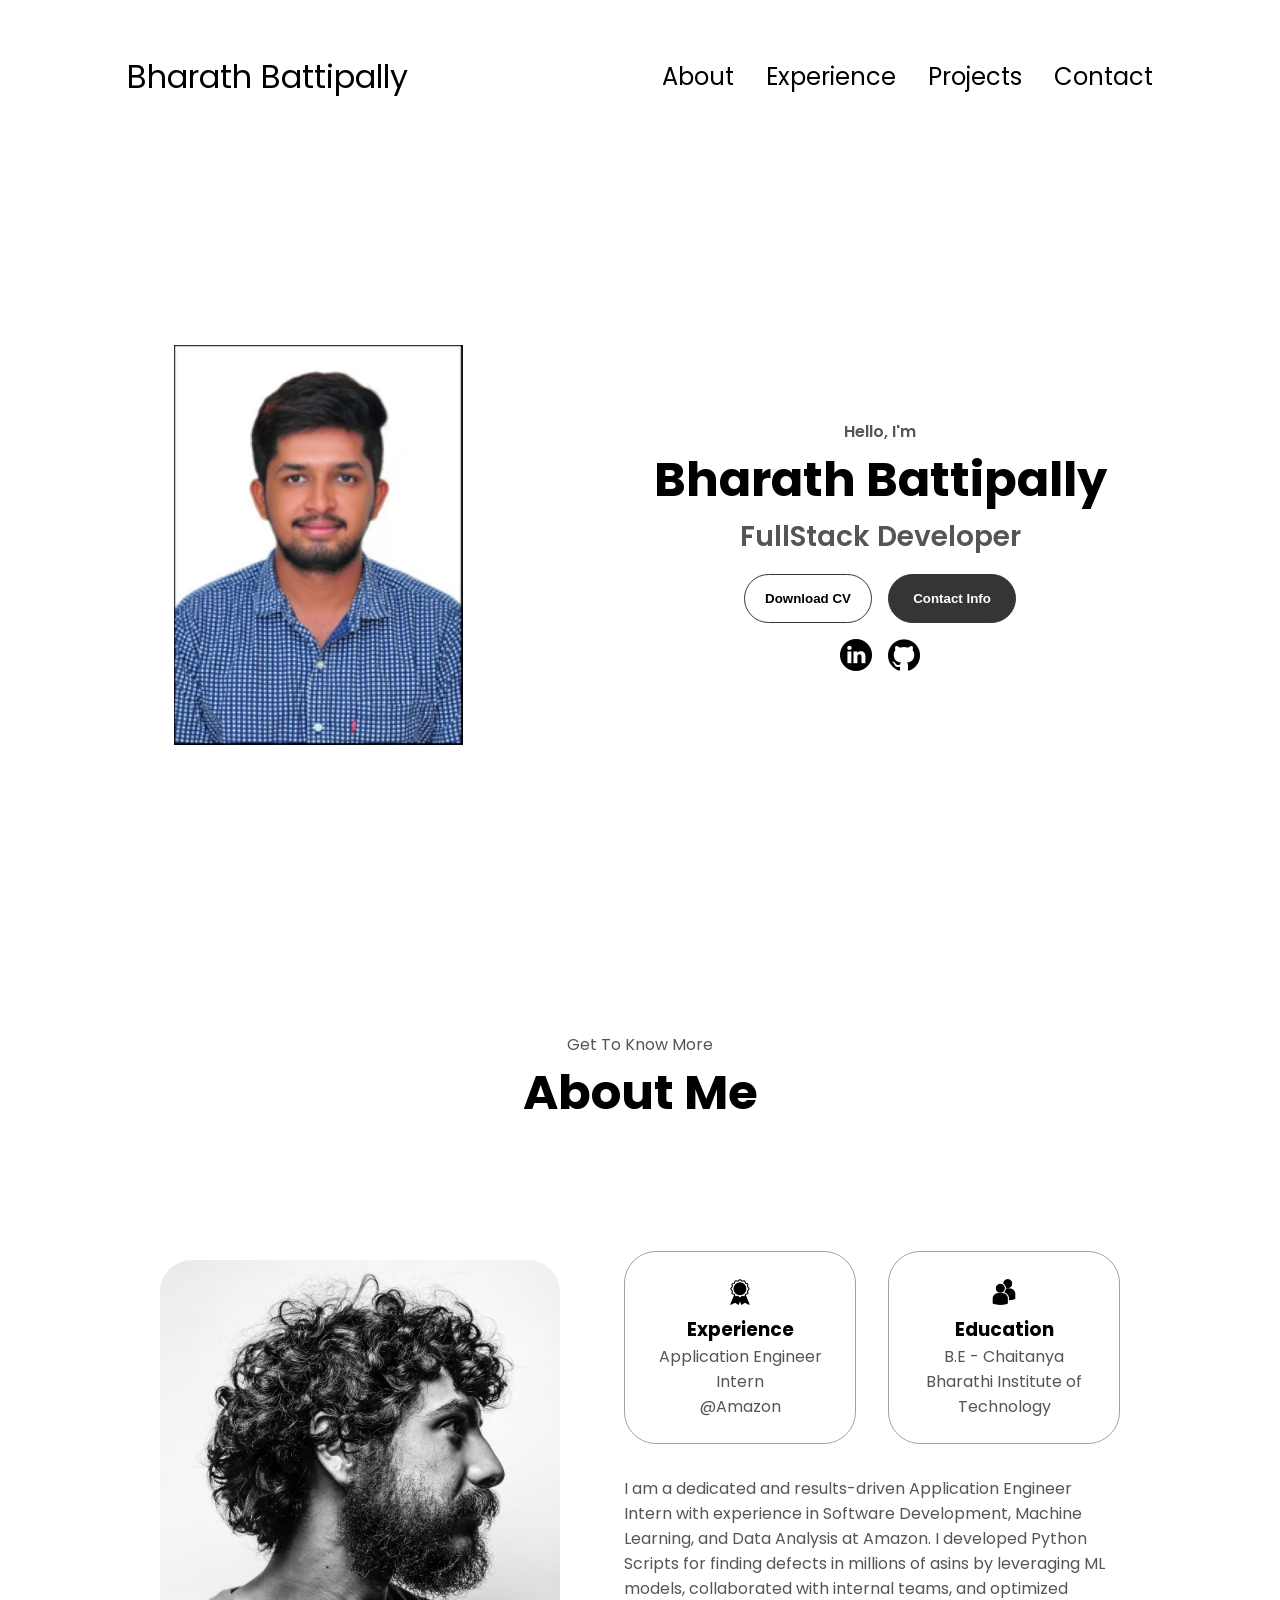
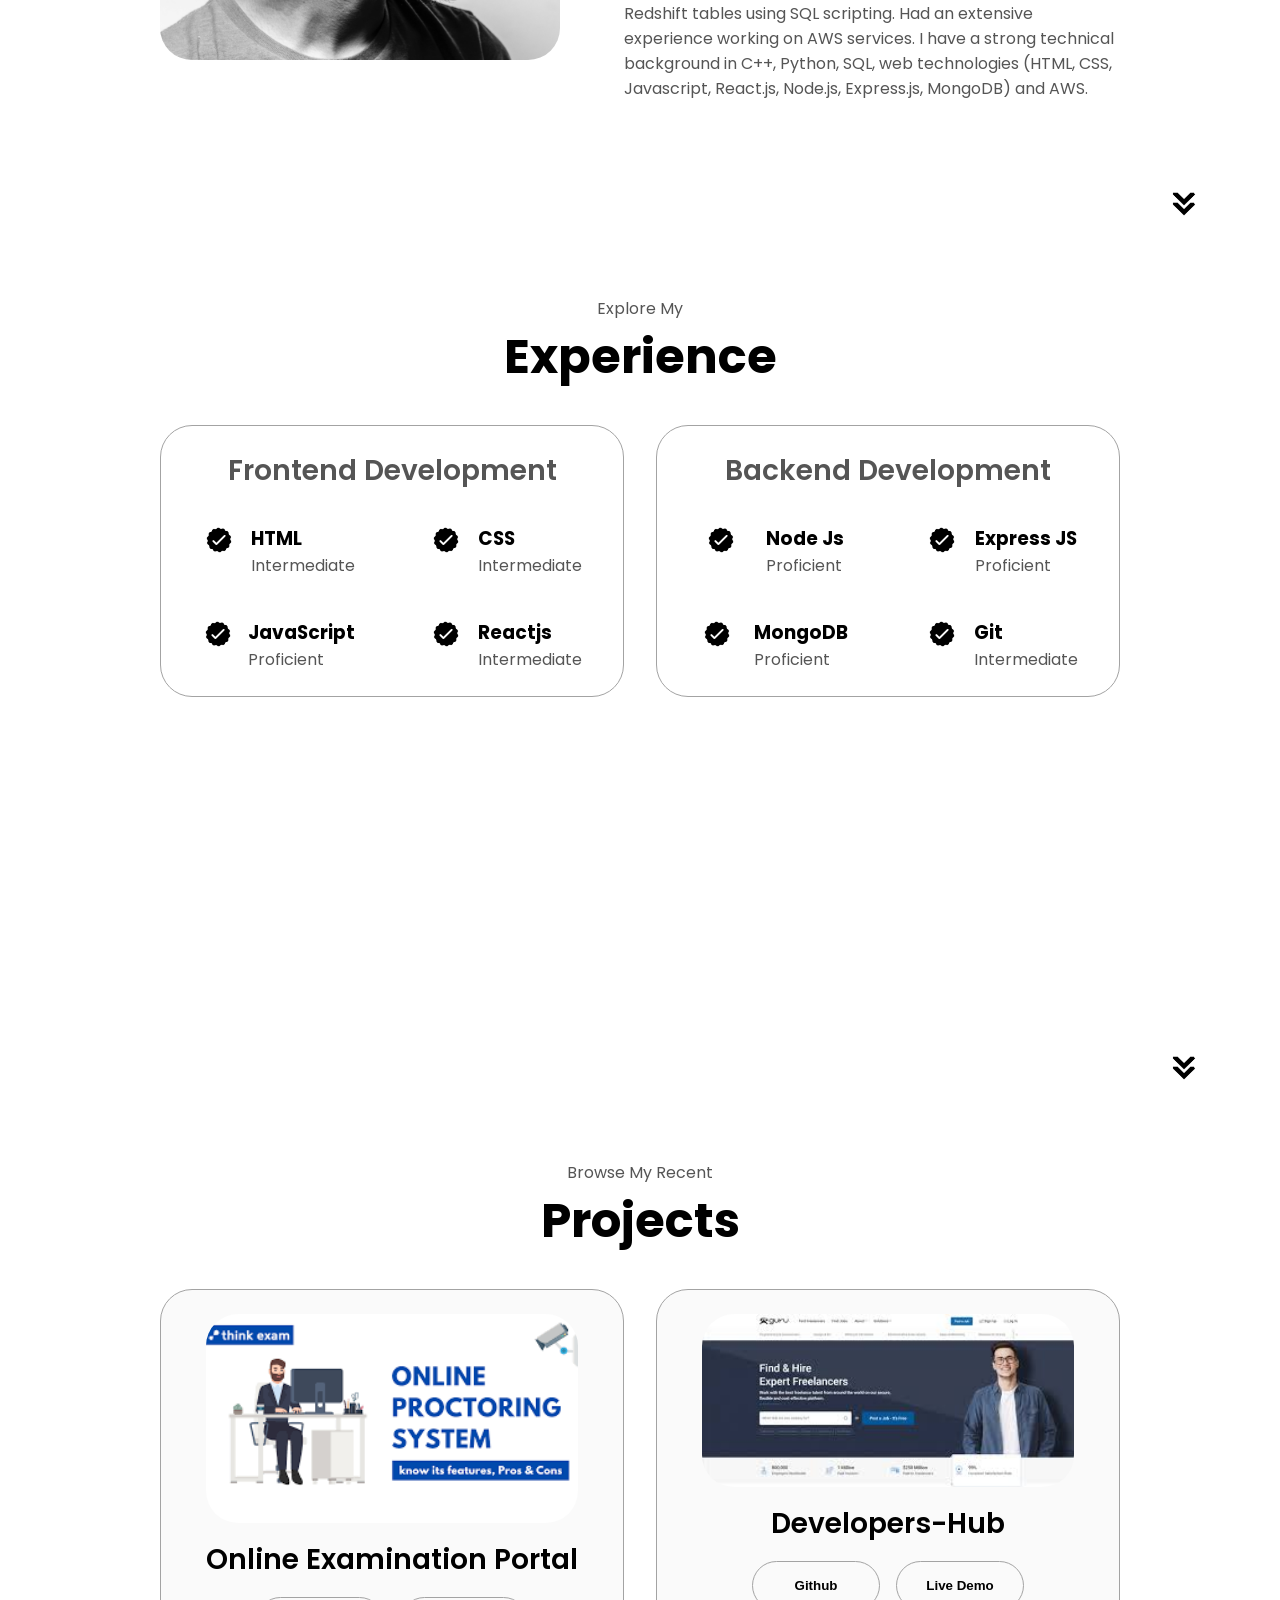
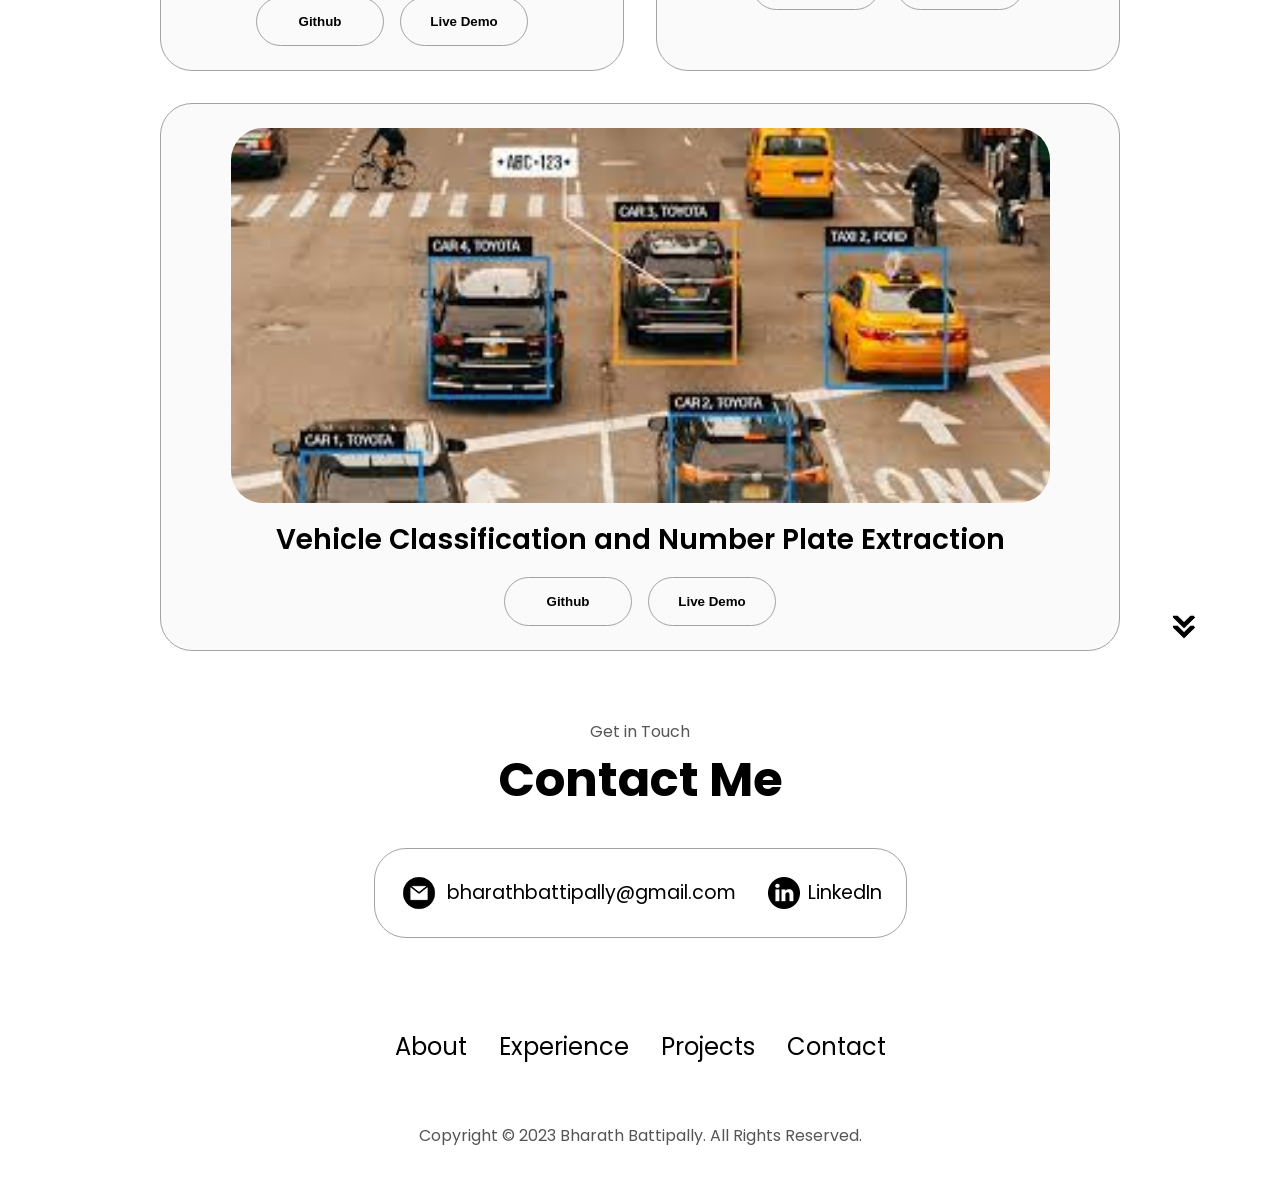
==== index.html @ 9d165bcc "initial commit" ====
<!DOCTYPE html>
<html lang="en">
  <head>
    <meta charset="UTF-8" />
    <meta http-equiv="X-UA-Compatible" content="IE=edge" />
    <meta name="viewport" content="width=device-width, initial-scale=1.0" />
    <title>My Portfolio</title>
    <link rel="stylesheet" href="style.css" />
    <link rel="stylesheet" href="mediaqueries.css" />
  </head>
  <body>
    <nav id="desktop-nav">
      <div class="logo">Bharath Battipally</div>
      <div>
        <ul class="nav-links">
          <li><a href="#about">About</a></li>
          <li><a href="#experience">Experience</a></li>
          <li><a href="#projects">Projects</a></li>
          <li><a href="#contact">Contact</a></li>
        </ul>
      </div>
    </nav>
    <nav id="hamburger-nav">
      <div class="logo">Bharath Battipally</div>
      <div class="hamburger-menu">
        <div class="hamburger-icon" onclick="toggleMenu()">
          <span></span>
          <span></span>
          <span></span>
        </div>
        <div class="menu-links">
          <li><a href="#about" onclick="toggleMenu()">About</a></li>
          <li><a href="#experience" onclick="toggleMenu()">Experience</a></li>
          <li><a href="#projects" onclick="toggleMenu()">Projects</a></li>
          <li><a href="#contact" onclick="toggleMenu()">Contact</a></li>
        </div>
      </div>
    </nav>
    <section id="profile">
      <div class="section__pic-container">
        <img src="./assets/mypic12.jpg" alt="John Doe profile picture" />
      </div>
      <div class="section__text">
        <p class="section__text__p1">Hello, I'm</p>
        <h1 class="title">Bharath Battipally</h1>
        <p class="section__text__p2">FullStack Developer</p>
        <div class="btn-container">
          <button
            class="btn btn-color-2"
            onclick="window.open('./assets/BHARATH BATTIPALLY RESUME.pdf')"
          >
            Download CV
          </button>
          <button class="btn btn-color-1" onclick="location.href='./#contact'">
            Contact Info
          </button>
        </div>
        <div id="socials-container">
          <img
            src="./assets/linkedin.png"
            alt="My LinkedIn profile"
            class="icon"
            onclick="location.href='https://www.linkedin.com/in/bharath-battipally'"
          />
          <img
            src="./assets/github.png"
            alt="My Github profile"
            class="icon"
            onclick="location.href='https://github.com/bharathbattipally'"
          />
        </div>
      </div>
    </section>
    <section id="about">
      <p class="section__text__p1">Get To Know More</p>
      <h1 class="title">About Me</h1>
      <div class="section-container">
        <div class="section__pic-container">
          <img
            src="./assets/about-pic.png"
            alt="Profile picture"
            class="about-pic"
          />
        </div>
        <div class="about-details-container">
          <div class="about-containers">
            <div class="details-container">
              <img
                src="./assets/experience.png"
                alt="Experience icon"
                class="icon"
              />
              <h3>Experience</h3>
              <p>Application Engineer Intern<br /> @Amazon</p>
            </div>
            <div class="details-container">
              <img
                src="./assets/education.png"
                alt="Education icon"
                class="icon"
              />
              <h3>Education</h3>
              <p>B.E - Chaitanya Bharathi Institute of Technology</p>
            </div>
          </div>
          <div class="text-container">
            <p>
              I am a dedicated and results-driven Application Engineer Intern with experience in Software Development, Machine Learning, and Data Analysis at Amazon. I developed Python Scripts for finding defects in millions of asins by leveraging ML models, collaborated with internal teams, and optimized Redshift tables using SQL scripting. Had an extensive experience working on AWS services. 
              I have a strong technical background in C++, Python, SQL, web technologies (HTML, CSS, Javascript, React.js, Node.js, Express.js, MongoDB) and AWS. 
            </p>
          </div>
        </div>
      </div>
      <img
        src="./assets/arrow.png"
        alt="Arrow icon"
        class="icon arrow"
        onclick="location.href='./#experience'"
      />
    </section>
    <section id="experience">
      <p class="section__text__p1">Explore My</p>
      <h1 class="title">Experience</h1>
      <div class="experience-details-container">
        <div class="about-containers">
          <div class="details-container">
            <h2 class="experience-sub-title">Frontend Development</h2>
            <div class="article-container">
              <article>
                <img
                  src="./assets/checkmark.png"
                  alt="Experience icon"
                  class="icon"
                />
                <div>
                  <h3>HTML</h3>
                  <p>Intermediate</p>
                </div>
              </article>
              <article>
                <img
                  src="./assets/checkmark.png"
                  alt="Experience icon"
                  class="icon"
                />
                <div>
                  <h3>CSS</h3>
                  <p>Intermediate</p>
                </div>
              </article>
              <article>
                <img
                  src="./assets/checkmark.png"
                  alt="Experience icon"
                  class="icon"
                />
                <div>
                  <h3>JavaScript</h3>
                  <p>Proficient</p>
                </div>
              </article>
              <article>
                <img
                  src="./assets/checkmark.png"
                  alt="Experience icon"
                  class="icon"
                />
                <div>
                  <h3>Reactjs</h3>
                  <p>Intermediate</p>
                </div>
              </article>
            </div>
          </div>
          <div class="details-container">
            <h2 class="experience-sub-title">Backend Development</h2>
            <div class="article-container">
              <article>
                <img
                  src="./assets/checkmark.png"
                  alt="Experience icon"
                  class="icon"
                />
                <div>
                  <h3>Node Js</h3>
                  <p>Proficient</p>
                </div>
              </article>
              <article>
                <img
                  src="./assets/checkmark.png"
                  alt="Experience icon"
                  class="icon"
                />
                <div>
                  <h3>Express JS</h3>
                  <p>Proficient</p>
                </div>
              </article>
              <article>
                <img
                  src="./assets/checkmark.png"
                  alt="Experience icon"
                  class="icon"
                />
                <div>
                  <h3>MongoDB</h3>
                  <p>Proficient</p>
                </div>
              </article>
              <article>
                <img
                  src="./assets/checkmark.png"
                  alt="Experience icon"
                  class="icon"
                />
                <div>
                  <h3>Git</h3>
                  <p>Intermediate</p>
                </div>
              </article>
            </div>
          </div>
        </div>
      </div>
      <img
        src="./assets/arrow.png"
        alt="Arrow icon"
        class="icon arrow"
        onclick="location.href='./#projects'"
      />
    </section>
    <section id="projects">
      <p class="section__text__p1">Browse My Recent</p>
      <h1 class="title">Projects</h1>
      <div class="experience-details-container">
        <div class="about-containers">
          <div class="details-container color-container">
            <div class="article-container">
              <img
                src="./assets/onlineproctoring.png"
                alt="Project 1"
                class="project-img"
              />
            </div>
            <h2 class="experience-sub-title project-title">Online Examination Portal</h2>
            <div class="btn-container">
              <button
                class="btn btn-color-2 project-btn"
                onclick="location.href='https://github.com/bharathbattipally/onlineproctoring'"
              >
                Github
              </button>
              <button
                class="btn btn-color-2 project-btn"
                onclick="location.href='https://github.com/'"
              >
                Live Demo
              </button>
            </div>
          </div>
          <div class="details-container color-container">
            <div class="article-container">
              <img
                src="./assets/developerhub.jpeg"
                alt="Project 2"
                class="project-img"
              />
            </div>
            <h2 class="experience-sub-title project-title">Developers-Hub</h2>
            <div class="btn-container">
              <button
                class="btn btn-color-2 project-btn"
                onclick="location.href='https://github.com/bharathbattipally/Developers-Hub'"
              >
                Github
              </button>
              <button
                class="btn btn-color-2 project-btn"
                onclick="location.href='https://github.com/'"
              >
                Live Demo
              </button>
            </div>
          </div>
          <div class="details-container color-container">
            <div class="article-container">
              <img
                src="./assets/vcnpe.jpeg"
                alt="Project 3"
                class="project-img"
              />
            </div>
            <h2 class="experience-sub-title project-title">Vehicle Classification and Number Plate Extraction</h2>
            <div class="btn-container">
              <button
                class="btn btn-color-2 project-btn"
                onclick="location.href='https://github.com/'"
              >
                Github
              </button>
              <button
                class="btn btn-color-2 project-btn"
                onclick="location.href='https://github.com/'"
              >
                Live Demo
              </button>
            </div>
          </div>
        </div>
      </div>
      <img
        src="./assets/arrow.png"
        alt="Arrow icon"
        class="icon arrow"
        onclick="location.href='./#contact'"
      />
    </section>
    <section id="contact">
      <p class="section__text__p1">Get in Touch</p>
      <h1 class="title">Contact Me</h1>
      <div class="contact-info-upper-container">
        <div class="contact-info-container">
          <img
            src="./assets/email.png"
            alt="Email icon"
            class="icon contact-icon email-icon"
          />
          <p><a href="mailto:bharathbattipally@gmail.com">bharathbattipally@gmail.com</a></p>
        </div>
        <div class="contact-info-container">
          <img
            src="./assets/linkedin.png"
            alt="LinkedIn icon"
            class="icon contact-icon"
          />
          <p><a href="https://www.linkedin.com">LinkedIn</a></p>
        </div>
      </div>
    </section>
    <footer>
      <nav>
        <div class="nav-links-container">
          <ul class="nav-links">
            <li><a href="#about">About</a></li>
            <li><a href="#experience">Experience</a></li>
            <li><a href="#projects">Projects</a></li>
            <li><a href="#contact">Contact</a></li>
          </ul>
        </div>
      </nav>
      <p>Copyright &#169; 2023 Bharath Battipally. All Rights Reserved.</p>
    </footer>
    <script src="script.js"></script>
  </body>
</html>
---- style.css ----
/* GENERAL */

@import url("https://fonts.googleapis.com/css2?family=Poppins:wght@300;400;500;600&display=swap");

* {
  margin: 0;
  padding: 0;
}

body {
  font-family: "Poppins", sans-serif;
}

html {
  scroll-behavior: smooth;
}

p {
  color: rgb(85, 85, 85);
}

/* TRANSITION */

a,
.btn {
  transition: all 300ms ease;
}

/* DESKTOP NAV */

nav,
.nav-links {
  display: flex;
}

nav {
  justify-content: space-around;
  align-items: center;
  height: 17vh;
}

.nav-links {
  gap: 2rem;
  list-style: none;
  font-size: 1.5rem;
}

a {
  color: black;
  text-decoration: none;
  text-decoration-color: white;
}

a:hover {
  color: grey;
  text-decoration: underline;
  text-underline-offset: 1rem;
  text-decoration-color: rgb(181, 181, 181);
}

.logo {
  font-size: 2rem;
}

.logo:hover {
  cursor: default;
}

/* HAMBURGER MENU */

#hamburger-nav {
  display: none;
}

.hamburger-menu {
  position: relative;
  display: inline-block;
}

.hamburger-icon {
  display: flex;
  flex-direction: column;
  justify-content: space-between;
  height: 24px;
  width: 30px;
  cursor: pointer;
}

.hamburger-icon span {
  width: 100%;
  height: 2px;
  background-color: black;
  transition: all 0.3 ease-in-out;
}

.menu-links {
  position: absolute;
  top: 100%;
  right: 0;
  background-color: white;
  width: fit-content;
  max-height: 0;
  overflow: hidden;
  transition: all 0.3 ease-in-out;
}

.menu-links a {
  display: block;
  padding: 10px;
  text-align: center;
  font-size: 1.5rem;
  color: black;
  text-decoration: none;
  transition: all 0.3 ease-in-out;
}

.menu-links li {
  list-style: none;
}

.menu-links.open {
  max-height: 300px;
}

.hamburger-icon.open span:first-child {
  transform: rotate(45deg) translate(10px, 5px);
}

.hamburger-icon.open span:nth-child(2) {
  opacity: 0;
}

.hamburger-icon.open span:last-child {
  transform: rotate(-45deg) translate(10px, -5px);
}

.hamburger-icon span:first-child {
  transform: none;
}

.hamburger-icon span:first-child {
  opacity: 1;
}

.hamburger-icon span:first-child {
  transform: none;
}

/* SECTIONS */

section {
  padding-top: 4vh;
  height: 96vh;
  margin: 0 10rem;
  box-sizing: border-box;
  min-height: fit-content;
}

.section-container {
  display: flex;
}

/* PROFILE SECTION */

#profile {
  display: flex;
  justify-content: center;
  gap: 5rem;
  height: 80vh;
}

.section__pic-container {
  display: flex;
  height: 400px;
  width: 400px;
  margin: auto 0;
}

.section__text {
  align-self: center;
  text-align: center;
}

.section__text p {
  font-weight: 600;
}

.section__text__p1 {
  text-align: center;
}

.section__text__p2 {
  font-size: 1.75rem;
  margin-bottom: 1rem;
}

.title {
  font-size: 3rem;
  text-align: center;
}

#socials-container {
  display: flex;
  justify-content: center;
  margin-top: 1rem;
  gap: 1rem;
}

/* ICONS */

.icon {
  cursor: pointer;
  height: 2rem;
}

/* BUTTONS */

.btn-container {
  display: flex;
  justify-content: center;
  gap: 1rem;
}

.btn {
  font-weight: 600;
  transition: all 300ms ease;
  padding: 1rem;
  width: 8rem;
  border-radius: 2rem;
}

.btn-color-1,
.btn-color-2 {
  border: rgb(53, 53, 53) 0.1rem solid;
}

.btn-color-1:hover,
.btn-color-2:hover {
  cursor: pointer;
}

.btn-color-1,
.btn-color-2:hover {
  background: rgb(53, 53, 53);
  color: white;
}

.btn-color-1:hover {
  background: rgb(0, 0, 0);
}

.btn-color-2 {
  background: none;
}

.btn-color-2:hover {
  border: rgb(255, 255, 255) 0.1rem solid;
}

.btn-container {
  gap: 1rem;
}

/* ABOUT SECTION */

#about {
  position: relative;
}

.about-containers {
  gap: 2rem;
  margin-bottom: 2rem;
  margin-top: 2rem;
}

.about-details-container {
  justify-content: center;
  flex-direction: column;
}

.about-containers,
.about-details-container {
  display: flex;
}

.about-pic {
  border-radius: 2rem;
}

.arrow {
  position: absolute;
  right: -5rem;
  bottom: 2.5rem;
}

.details-container {
  padding: 1.5rem;
  flex: 1;
  background: white;
  border-radius: 2rem;
  border: rgb(53, 53, 53) 0.1rem solid;
  border-color: rgb(163, 163, 163);
  text-align: center;
}

.section-container {
  gap: 4rem;
  height: 80%;
}

.section__pic-container {
  height: 400px;
  width: 400px;
  margin: auto 0;
}

/* EXPERIENCE SECTION */

#experience {
  position: relative;
}

.experience-sub-title {
  color: rgb(85, 85, 85);
  font-weight: 600;
  font-size: 1.75rem;
  margin-bottom: 2rem;
}

.experience-details-container {
  display: flex;
  justify-content: center;
  flex-direction: column;
}

.article-container {
  display: flex;
  text-align: initial;
  flex-wrap: wrap;
  flex-direction: row;
  gap: 2.5rem;
  justify-content: space-around;
}

article {
  display: flex;
  width: 10rem;
  justify-content: space-around;
  gap: 0.5rem;
}

article .icon {
  cursor: default;
}

/* PROJECTS SECTION */

#projects {
  position: relative;
}

.color-container {
  border-color: rgb(163, 163, 163);
  background: rgb(250, 250, 250);
}

.project-img {
  border-radius: 2rem;
  width: 90%;
  height: 90%;
}

.project-title {
  margin: 1rem;
  color: black;
}

.project-btn {
  color: black;
  border-color: rgb(163, 163, 163);
}

/* CONTACT */

#contact {
  display: flex;
  justify-content: center;
  flex-direction: column;
  height: 70vh;
}

.contact-info-upper-container {
  display: flex;
  justify-content: center;
  border-radius: 2rem;
  border: rgb(53, 53, 53) 0.1rem solid;
  border-color: rgb(163, 163, 163);
  background: (250, 250, 250);
  margin: 2rem auto;
  padding: 0.5rem;
}

.contact-info-container {
  display: flex;
  align-items: center;
  justify-content: center;
  gap: 0.5rem;
  margin: 1rem;
}

.contact-info-container p {
  font-size: larger;
}

.contact-icon {
  cursor: default;
}

.email-icon {
  height: 2.5rem;
}

/* FOOTER SECTION */

footer {
  height: 26vh;
  margin: 0 1rem;
}

footer p {
  text-align: center;
}
---- mediaqueries.css ----
@media screen and (max-width: 1400px) {
  #profile {
    height: 83vh;
    margin-bottom: 6rem;
  }
  .about-containers {
    flex-wrap: wrap;
  }
  #contact,
  #projects {
    height: fit-content;
  }
}

@media screen and (max-width: 1200px) {
  #desktop-nav {
    display: none;
  }
  #hamburger-nav {
    display: flex;
  }
  #experience,
  .experience-details-container {
    margin-top: 2rem;
  }
  #profile,
  .section-container {
    display: block;
  }
  .arrow {
    display: none;
  }
  section,
  .section-container {
    height: fit-content;
  }
  section {
    margin: 0 5%;
  }
  .section__pic-container {
    width: 275px;
    height: 275px;
    margin: 0 auto 2rem;
  }
  .about-containers {
    margin-top: 0;
  }
}

@media screen and (max-width: 600px) {
  #contact,
  footer {
    height: 40vh;
  }
  #profile {
    height: 83vh;
    margin-bottom: 0;
  }
  article {
    font-size: 1rem;
  }
  footer nav {
    height: fit-content;
    margin-bottom: 2rem;
  }
  .about-containers,
  .contact-info-upper-container,
  .btn-container {
    flex-wrap: wrap;
  }
  .contact-info-container {
    margin: 0;
  }
  .contact-info-container p,
  .nav-links li a {
    font-size: 1rem;
  }
  .experience-sub-title {
    font-size: 1.25rem;
  }
  .logo {
    font-size: 1.5rem;
  }
  .nav-links {
    flex-direction: column;
    gap: 0.5rem;
    text-align: center;
  }
  .section__pic-container {
    width: auto;
    height: 46vw;
    justify-content: center;
  }
  .section__text__p2 {
    font-size: 1.25rem;
  }
  .title {
    font-size: 2rem;
  }
  .text-container {
    text-align: justify;
  }
}
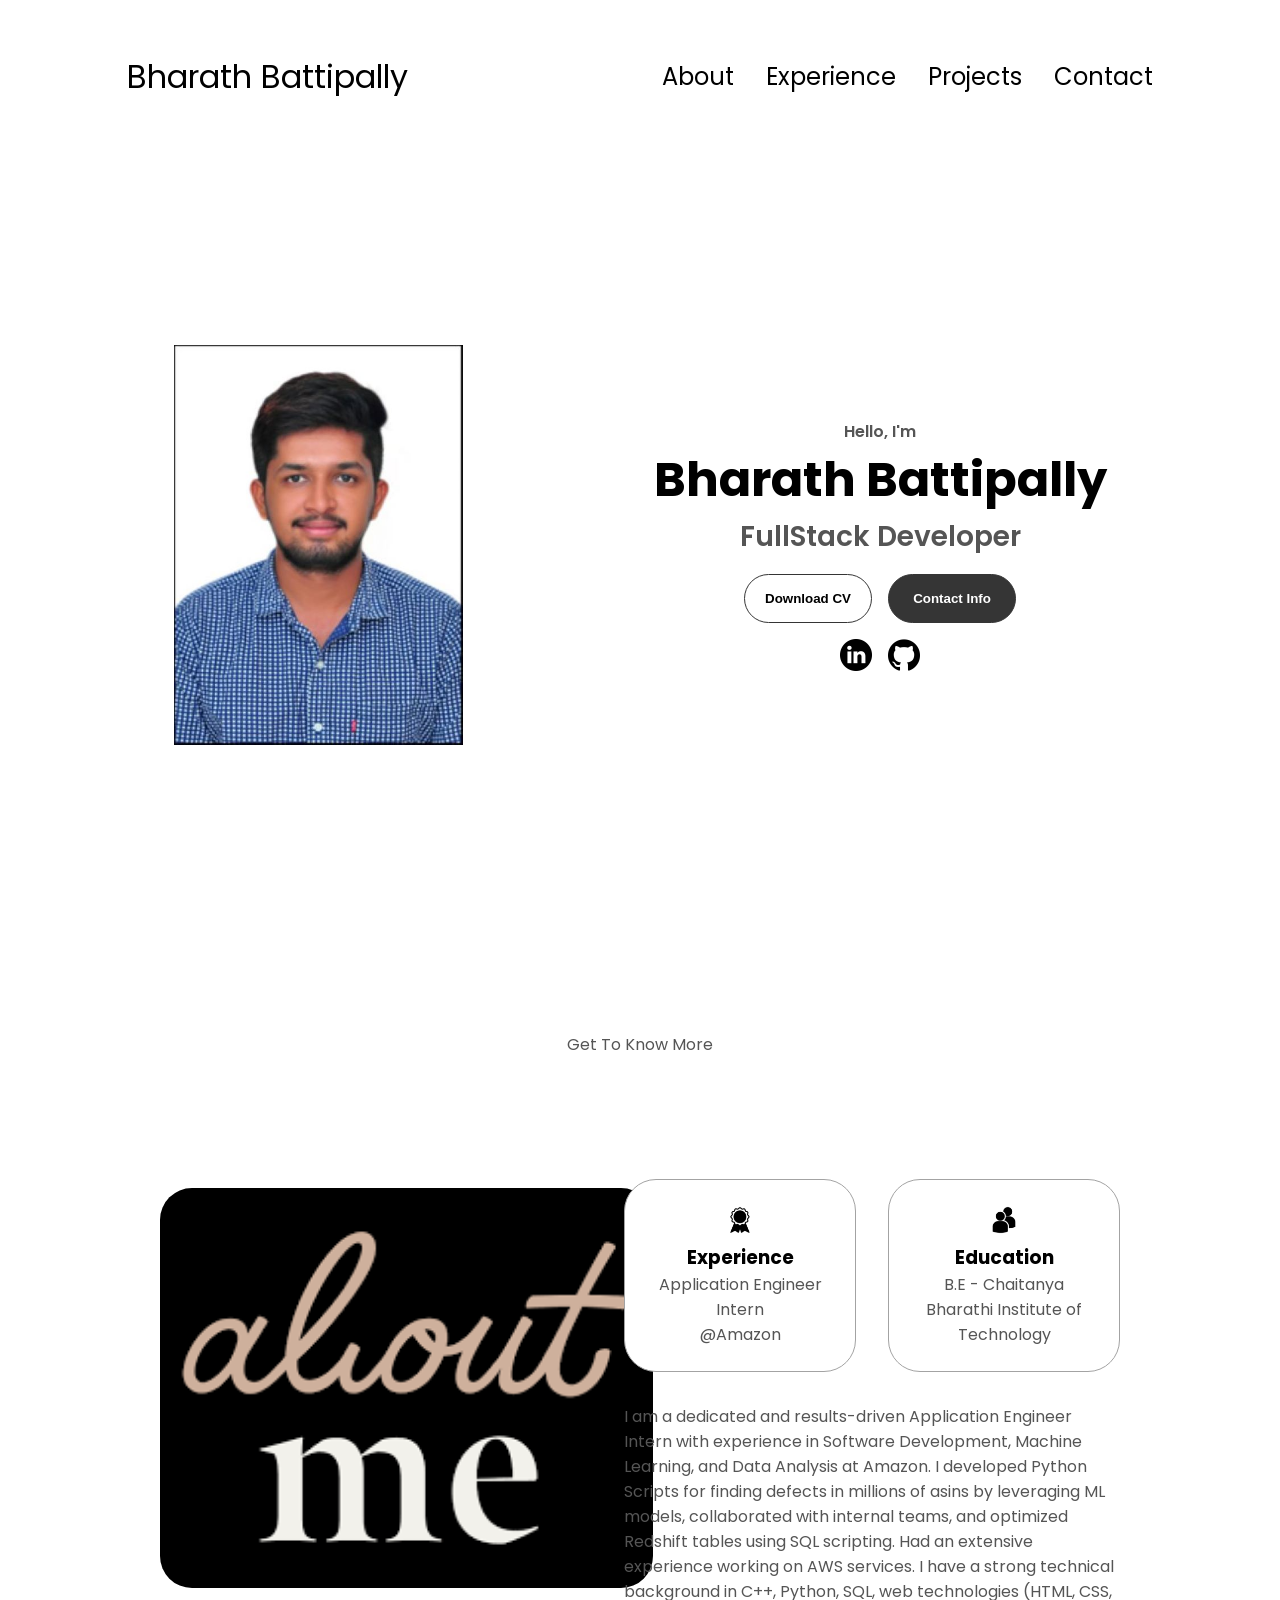
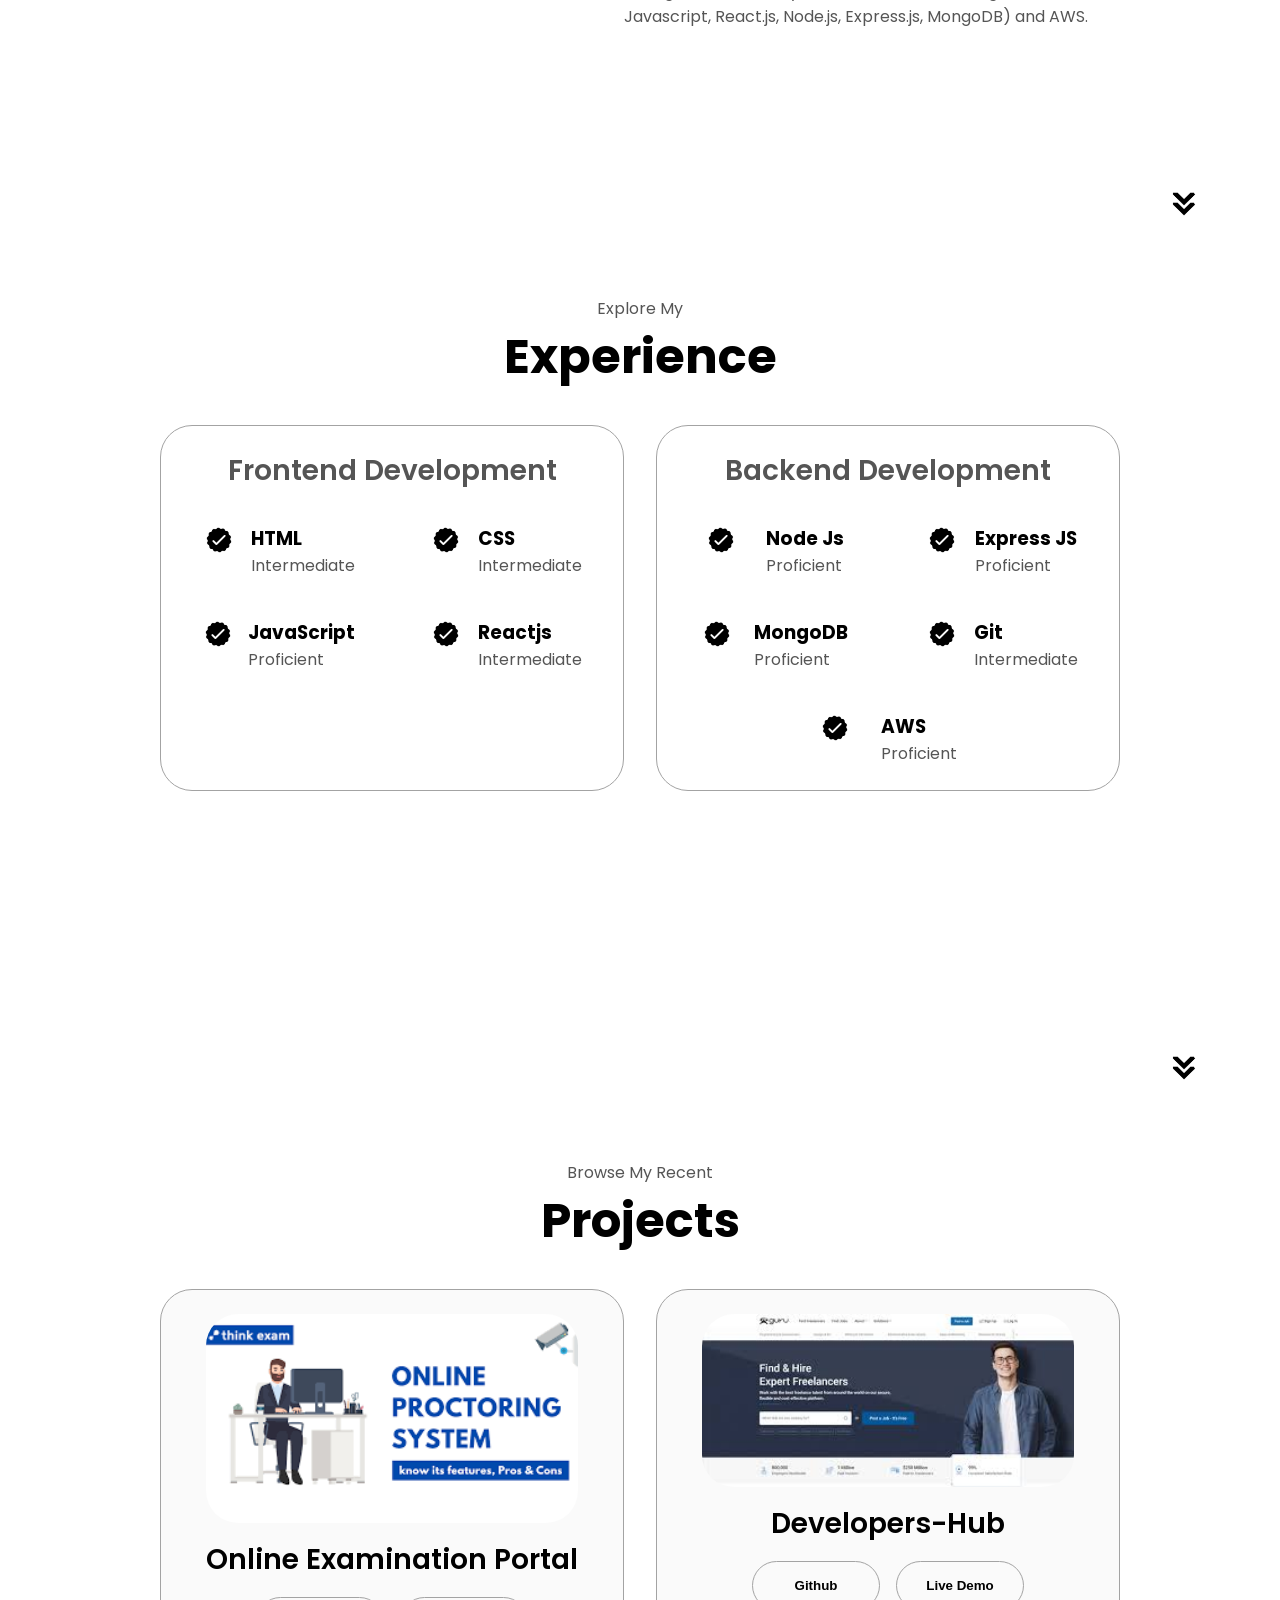
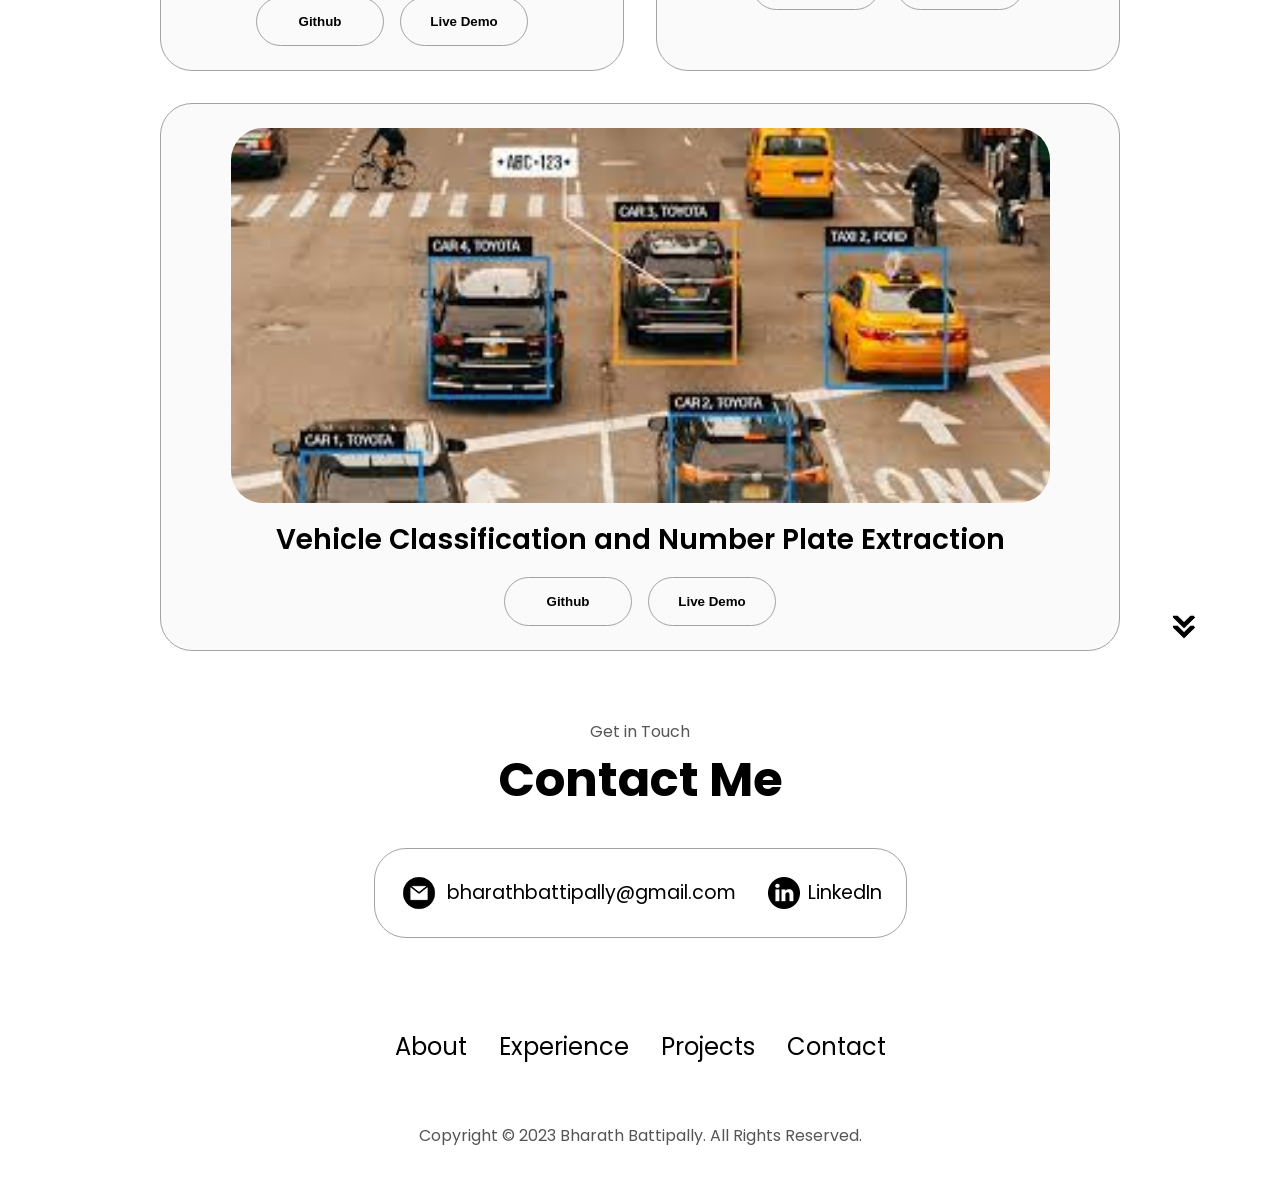
==== commit f68709c3: "updated profile" ====
--- a/index.html
+++ b/index.html
@@ -73,11 +73,11 @@
     </section>
     <section id="about">
       <p class="section__text__p1">Get To Know More</p>
-      <h1 class="title">About Me</h1>
+      
       <div class="section-container">
         <div class="section__pic-container">
           <img
-            src="./assets/about-pic.png"
+            src="./assets/aboutme12.png"
             alt="Profile picture"
             class="about-pic"
           />
@@ -217,6 +217,17 @@
                 <div>
                   <h3>Git</h3>
                   <p>Intermediate</p>
+                </div>
+              </article>
+              <article>
+                <img
+                  src="./assets/checkmark.png"
+                  alt="Experience icon"
+                  class="icon"
+                />
+                <div>
+                  <h3>AWS</h3>
+                  <p>Proficient</p>
                 </div>
               </article>
             </div>
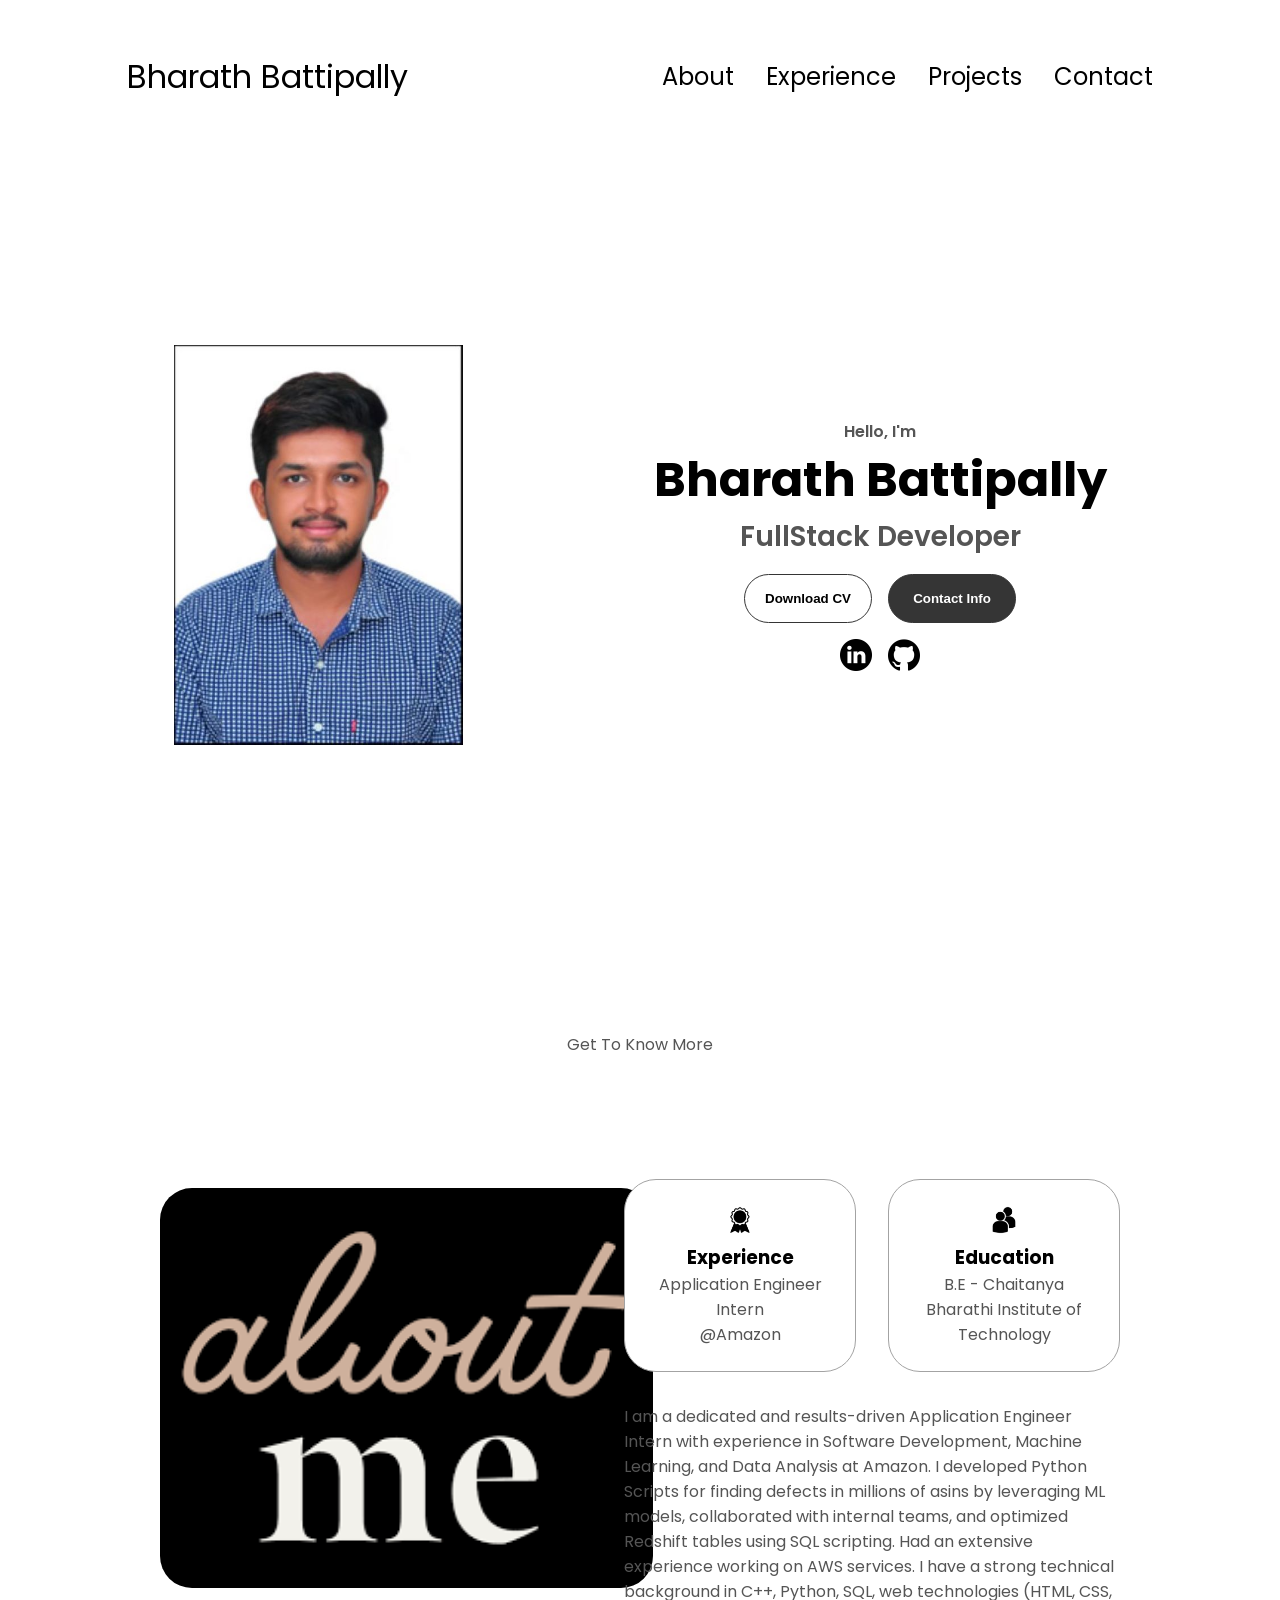
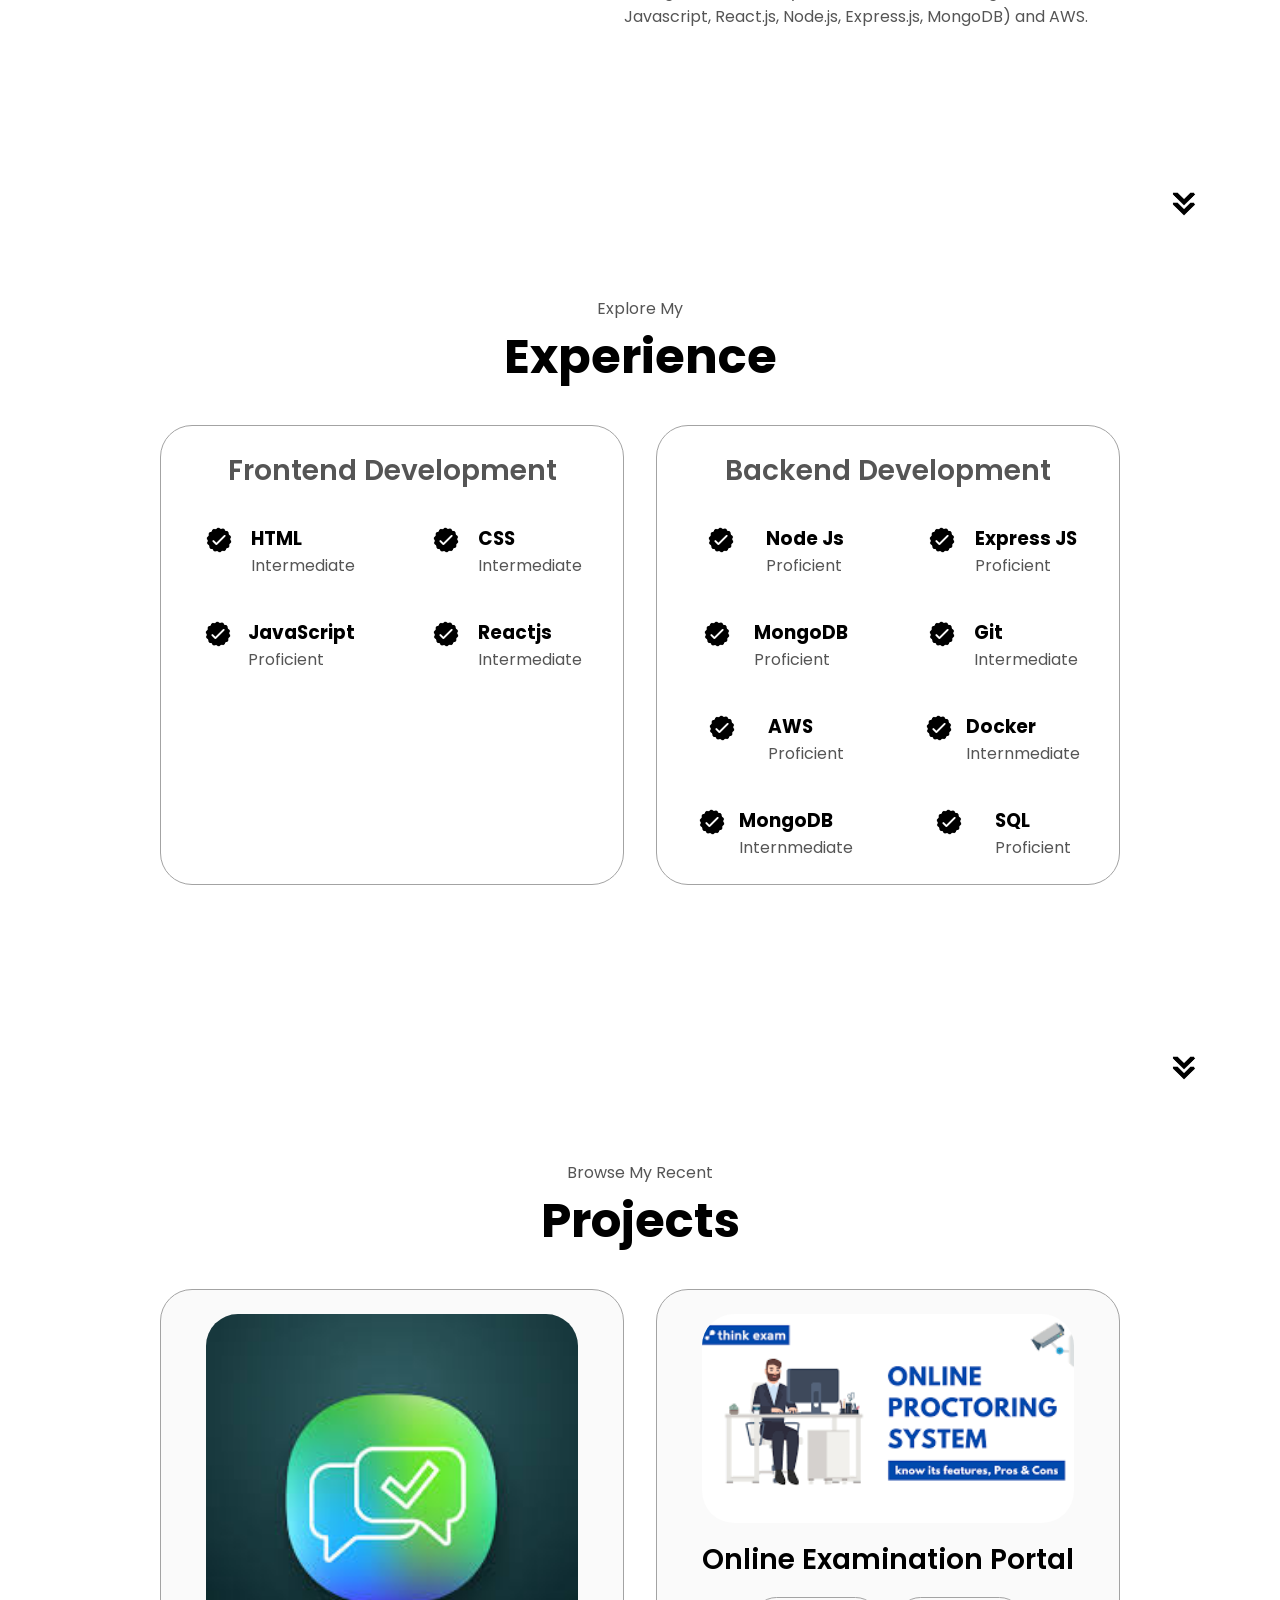
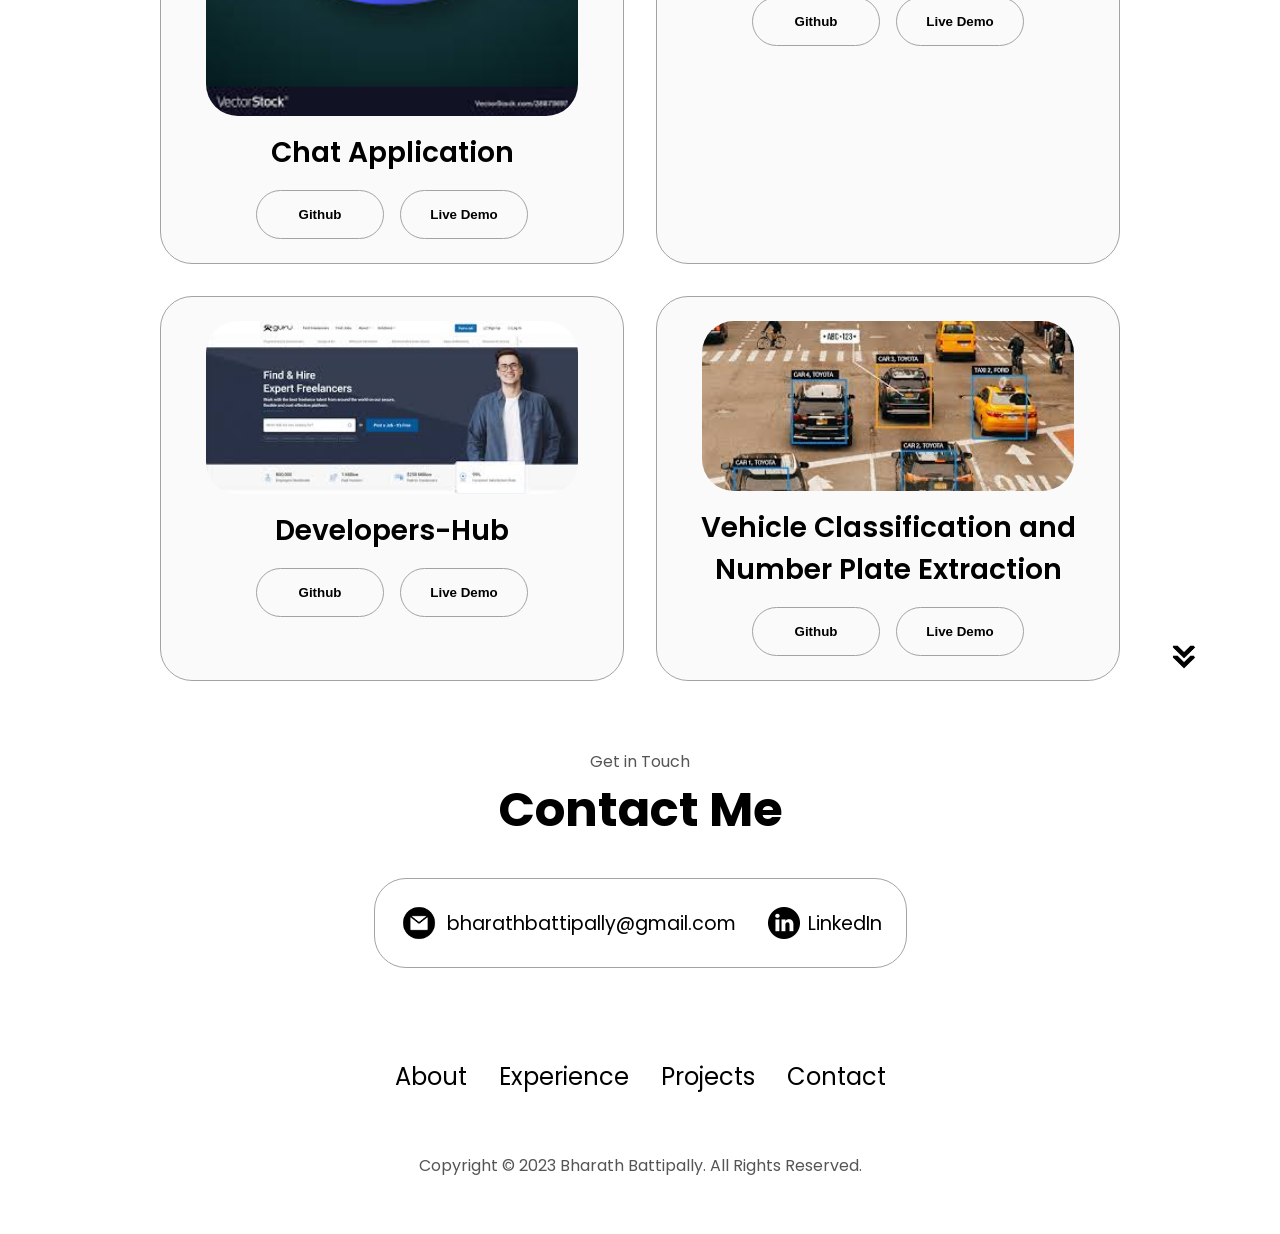
==== commit 735a27a3: "added new project" ====
--- a/index.html
+++ b/index.html
@@ -230,6 +230,39 @@
                   <p>Proficient</p>
                 </div>
               </article>
+              <article>
+                <img
+                  src="./assets/checkmark.png"
+                  alt="Experience icon"
+                  class="icon"
+                />
+                <div>
+                  <h3>Docker</h3>
+                  <p>Internmediate</p>
+                </div>
+              </article>
+              <article>
+                <img
+                  src="./assets/checkmark.png"
+                  alt="Experience icon"
+                  class="icon"
+                />
+                <div>
+                  <h3>MongoDB</h3>
+                  <p>Internmediate</p>
+                </div>
+              </article>
+              <article>
+                <img
+                  src="./assets/checkmark.png"
+                  alt="Experience icon"
+                  class="icon"
+                />
+                <div>
+                  <h3>SQL</h3>
+                  <p>Proficient</p>
+                </div>
+              </article>
             </div>
           </div>
         </div>
@@ -246,6 +279,30 @@
       <h1 class="title">Projects</h1>
       <div class="experience-details-container">
         <div class="about-containers">
+          <div class="details-container color-container">
+            <div class="article-container">
+              <img
+                src="./assets/chatapp.jpeg"
+                alt="Project 2"
+                class="project-img"
+              />
+            </div>
+            <h2 class="experience-sub-title project-title">Chat Application</h2>
+            <div class="btn-container">
+              <button
+                class="btn btn-color-2 project-btn"
+                onclick="location.href='https://github.com/bharathbattipally/chat-app'"
+              >
+                Github
+              </button>
+              <button
+                class="btn btn-color-2 project-btn"
+                onclick="location.href='https://chat-application-5ysc.onrender.com'"
+              >
+                Live Demo
+              </button>
+            </div>
+          </div>
           <div class="details-container color-container">
             <div class="article-container">
               <img
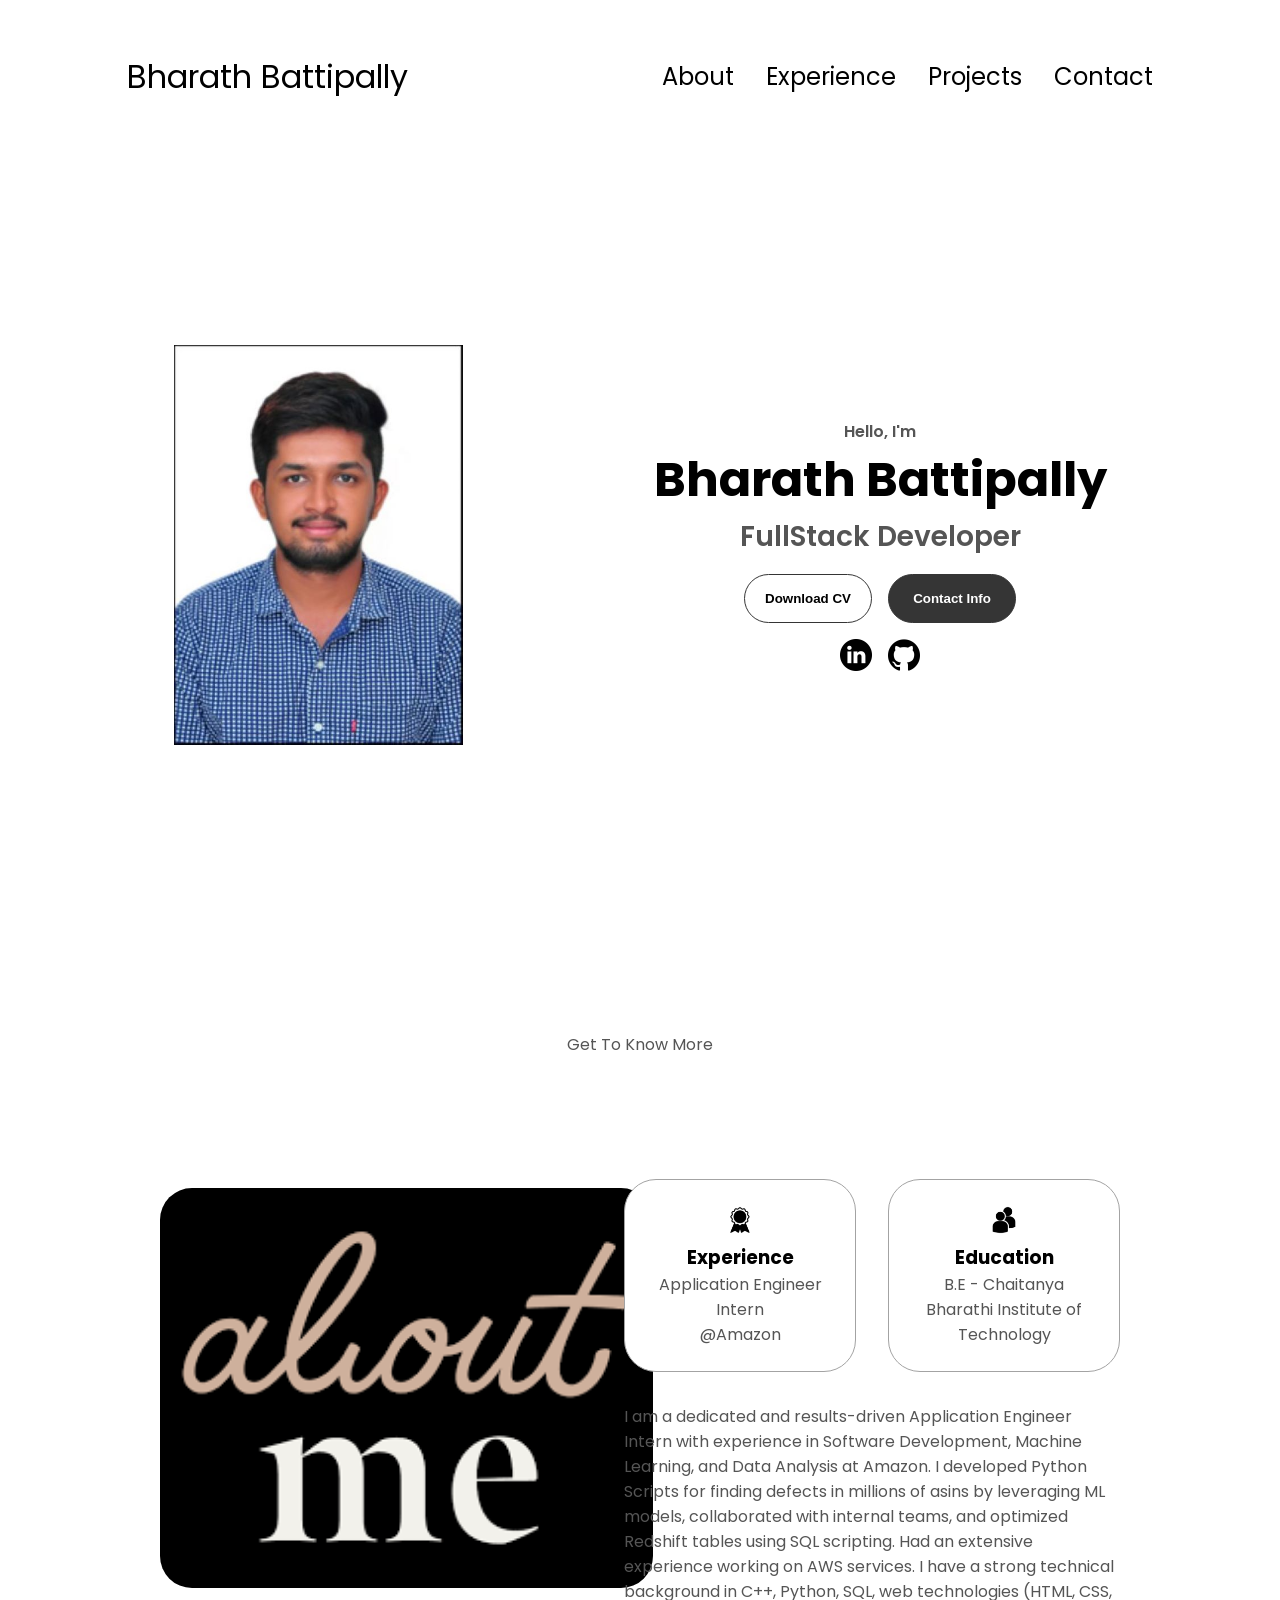
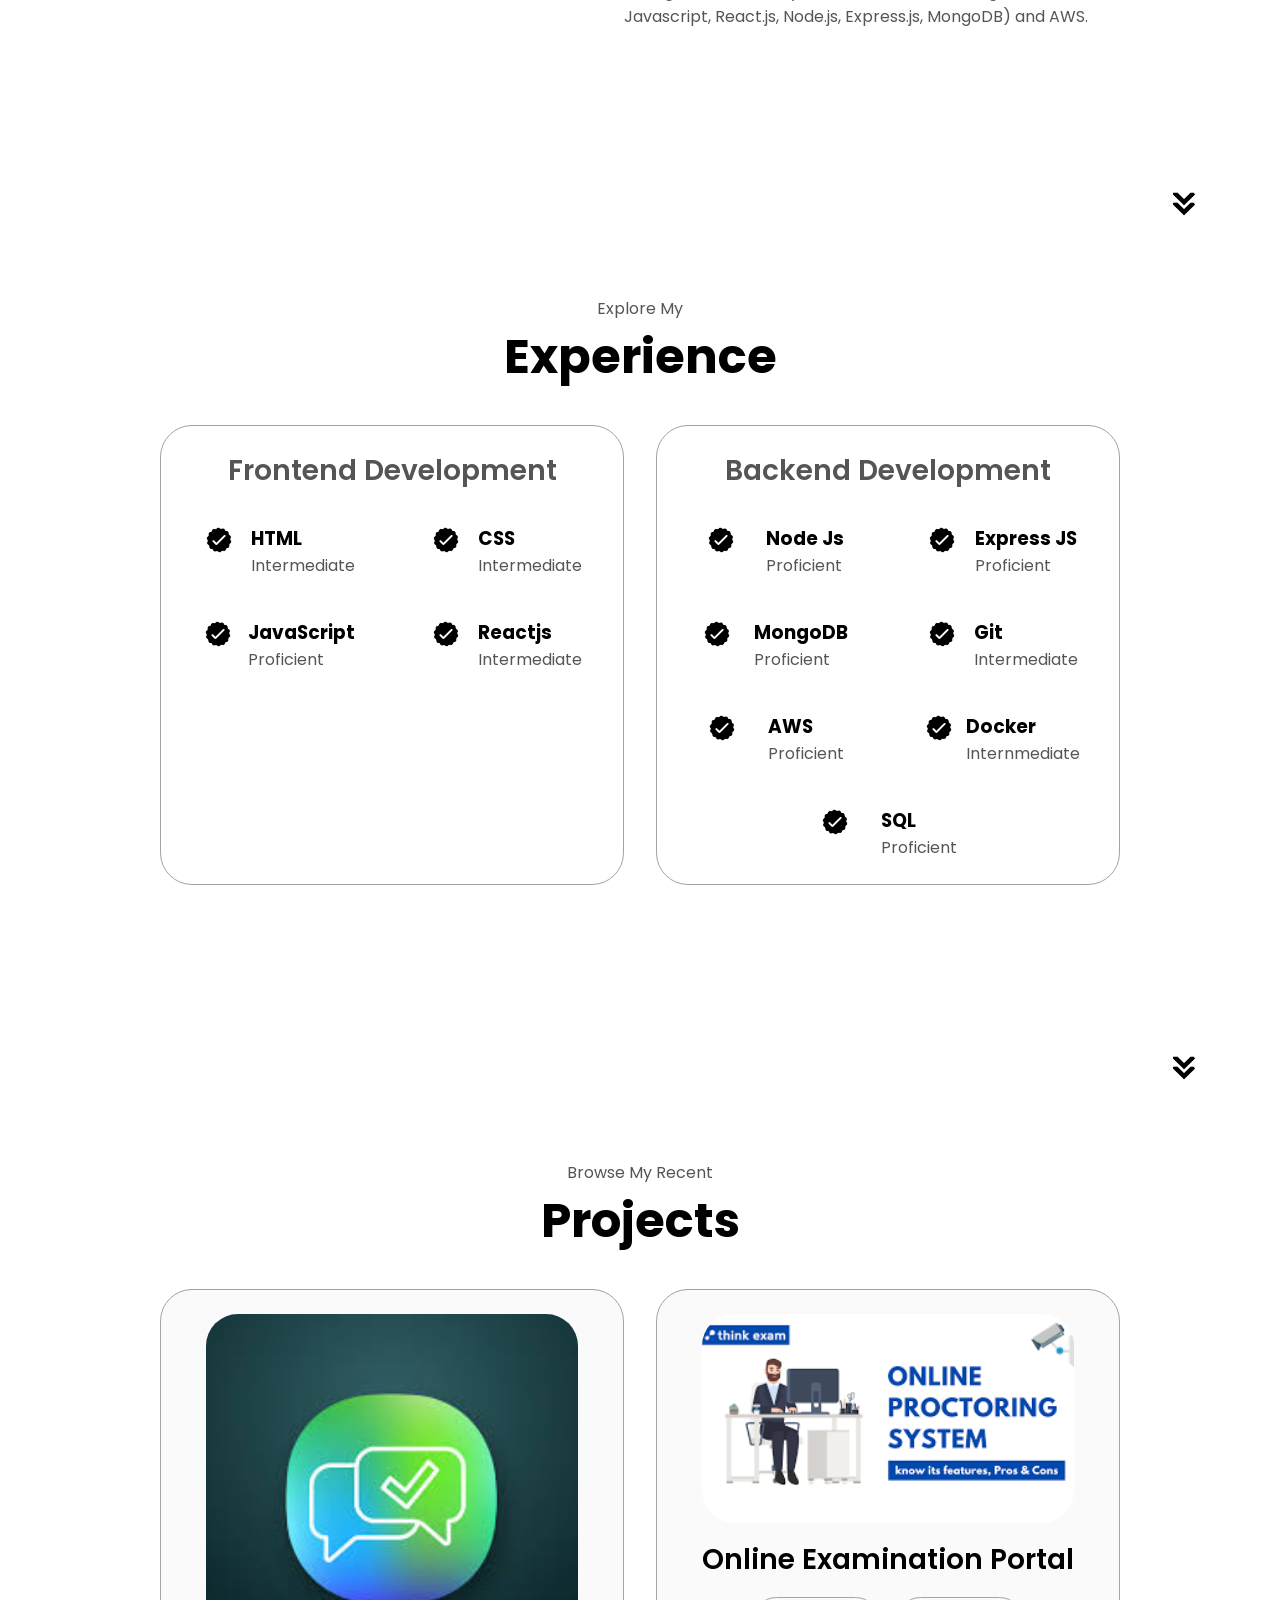
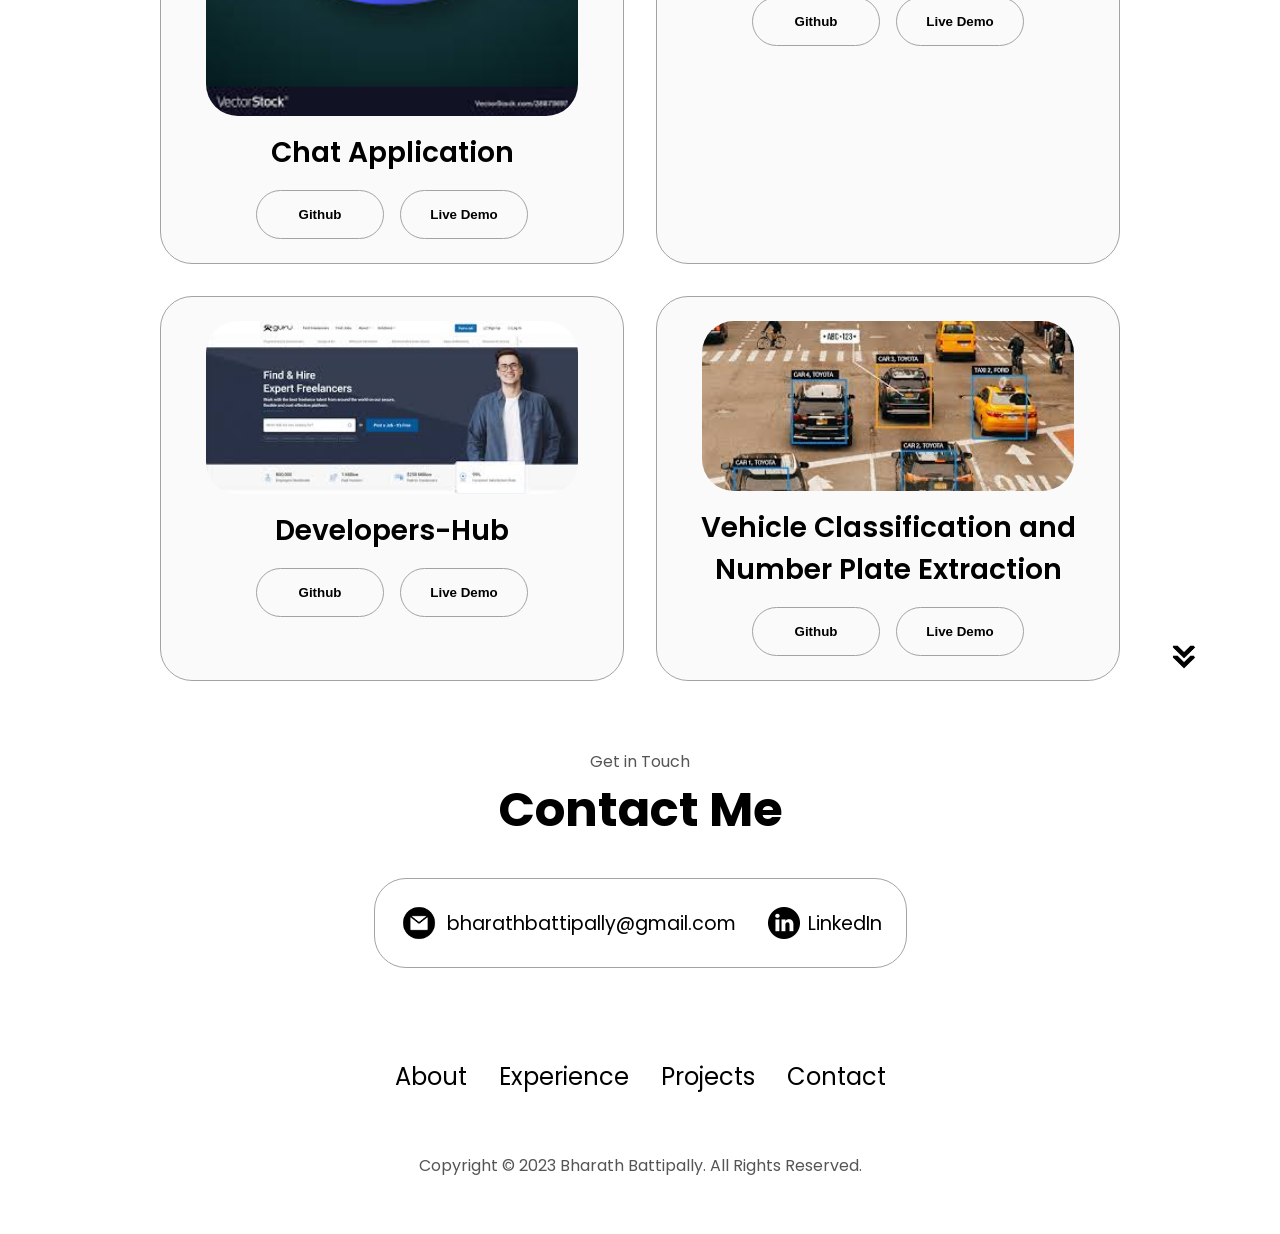
==== commit c2cd762e: "latest" ====
--- a/index.html
+++ b/index.html
@@ -248,17 +248,6 @@
                   class="icon"
                 />
                 <div>
-                  <h3>MongoDB</h3>
-                  <p>Internmediate</p>
-                </div>
-              </article>
-              <article>
-                <img
-                  src="./assets/checkmark.png"
-                  alt="Experience icon"
-                  class="icon"
-                />
-                <div>
                   <h3>SQL</h3>
                   <p>Proficient</p>
                 </div>
